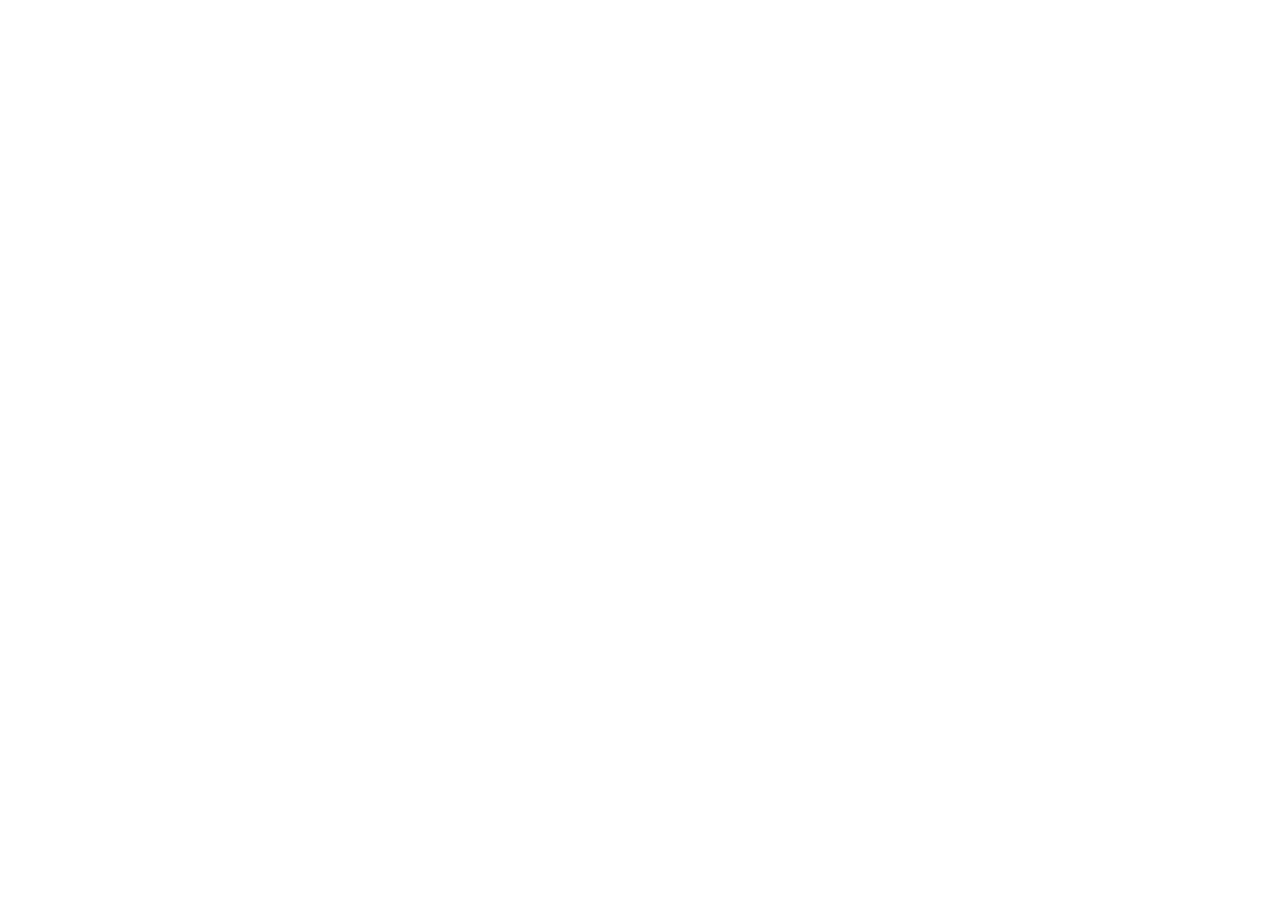
==== index.html @ 8bd15e0d "Use tech stack vite_react_shadcn_ts" ====
<!DOCTYPE html>
<html lang="en">
  <head>
    <meta charset="UTF-8" />
    <meta name="viewport" content="width=device-width, initial-scale=1.0" />
    <title>clinzed-green-future</title>
    <meta name="description" content="Lovable Generated Project" />
    <meta name="author" content="Lovable" />

    <meta property="og:title" content="clinzed-green-future" />
    <meta property="og:description" content="Lovable Generated Project" />
    <meta property="og:type" content="website" />
    <meta property="og:image" content="https://lovable.dev/opengraph-image-p98pqg.png" />

    <meta name="twitter:card" content="summary_large_image" />
    <meta name="twitter:site" content="@lovable_dev" />
    <meta name="twitter:image" content="https://lovable.dev/opengraph-image-p98pqg.png" />
  </head>

  <body>
    <div id="root"></div>
    <script type="module" src="/src/main.tsx"></script>
  </body>
</html>
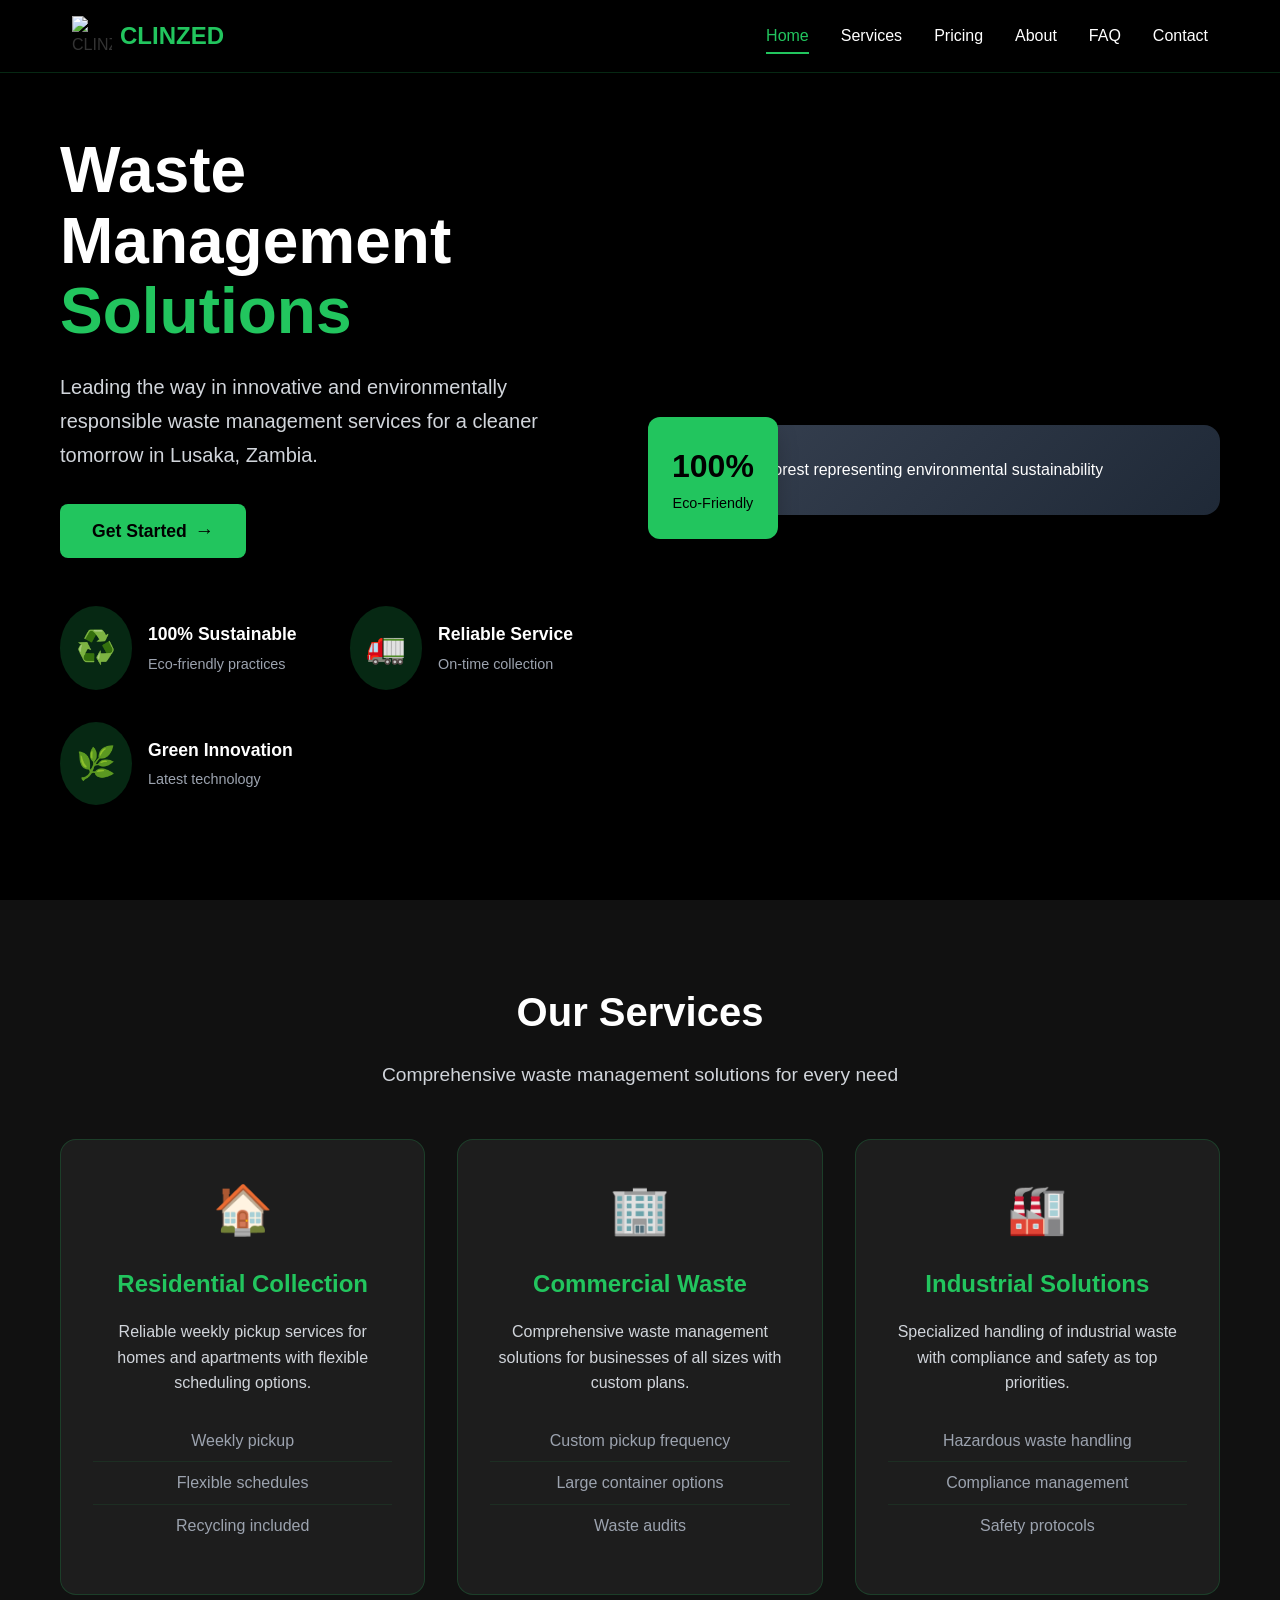
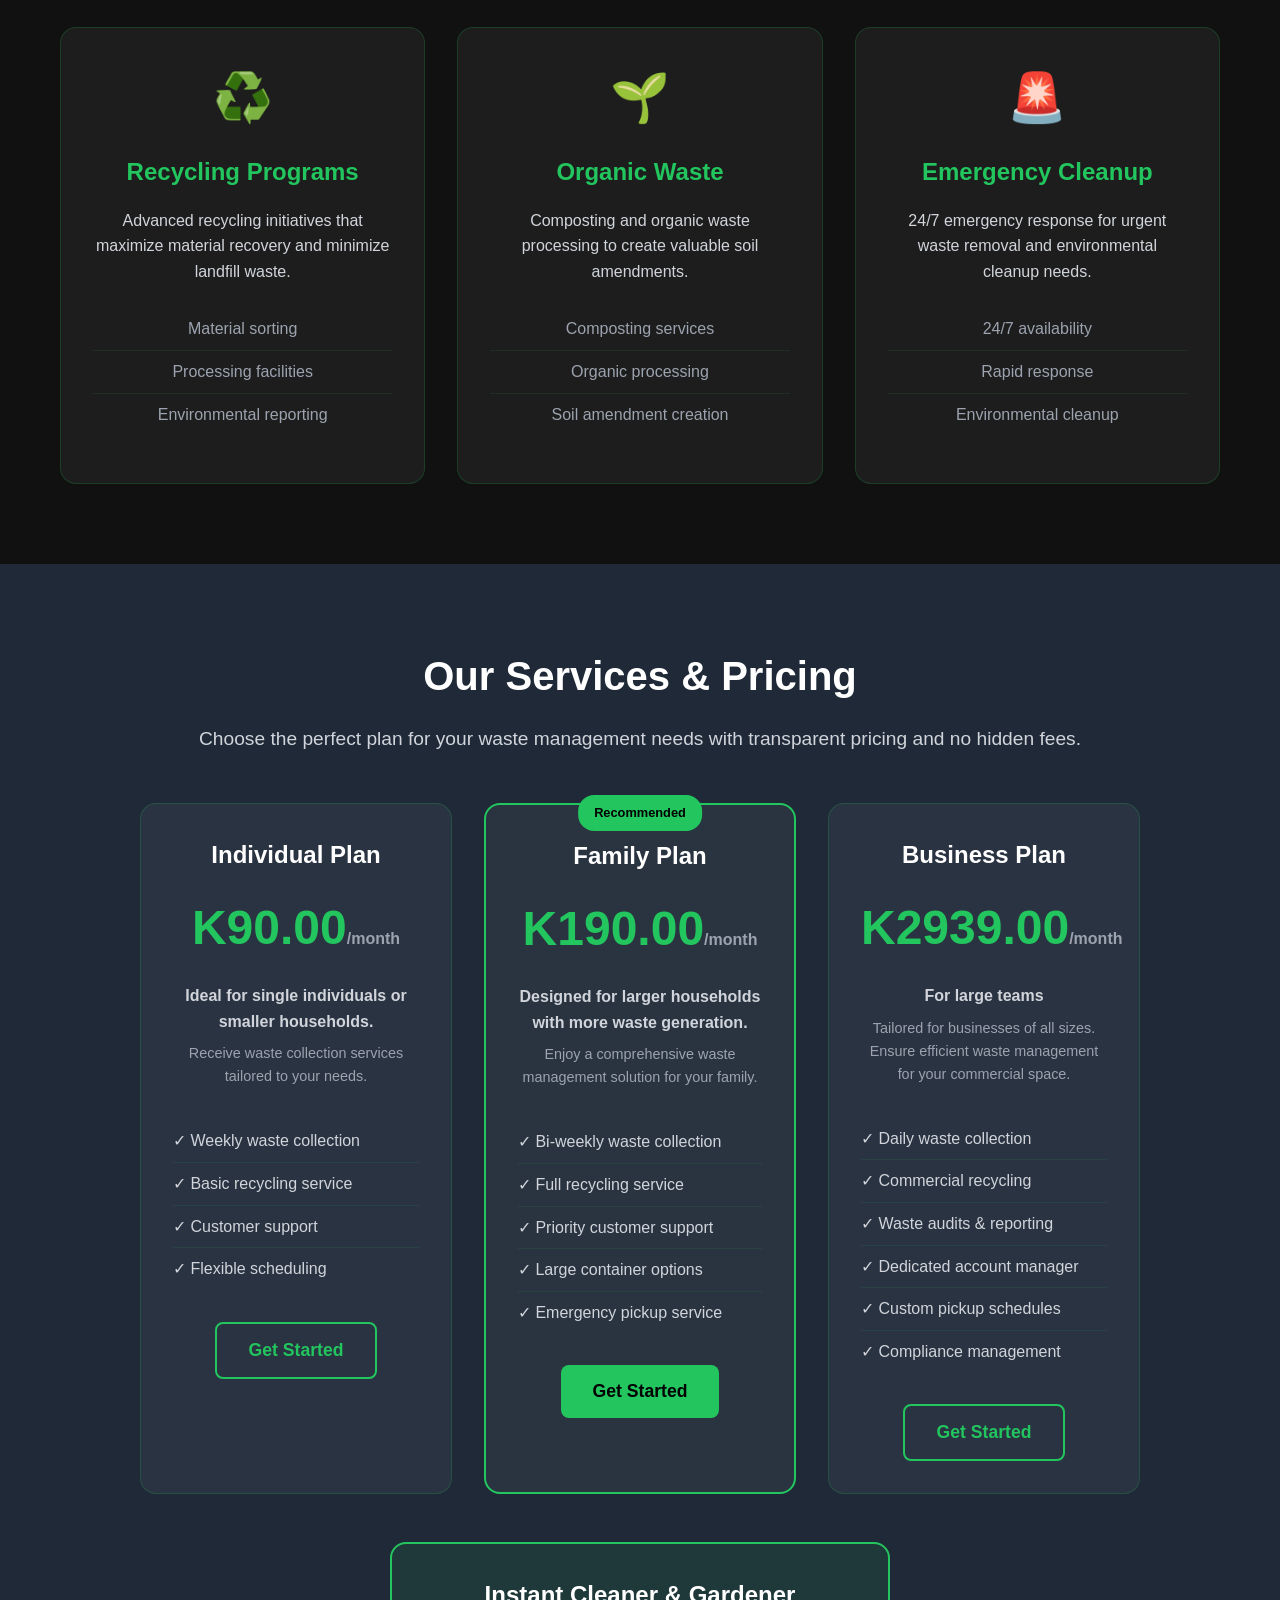
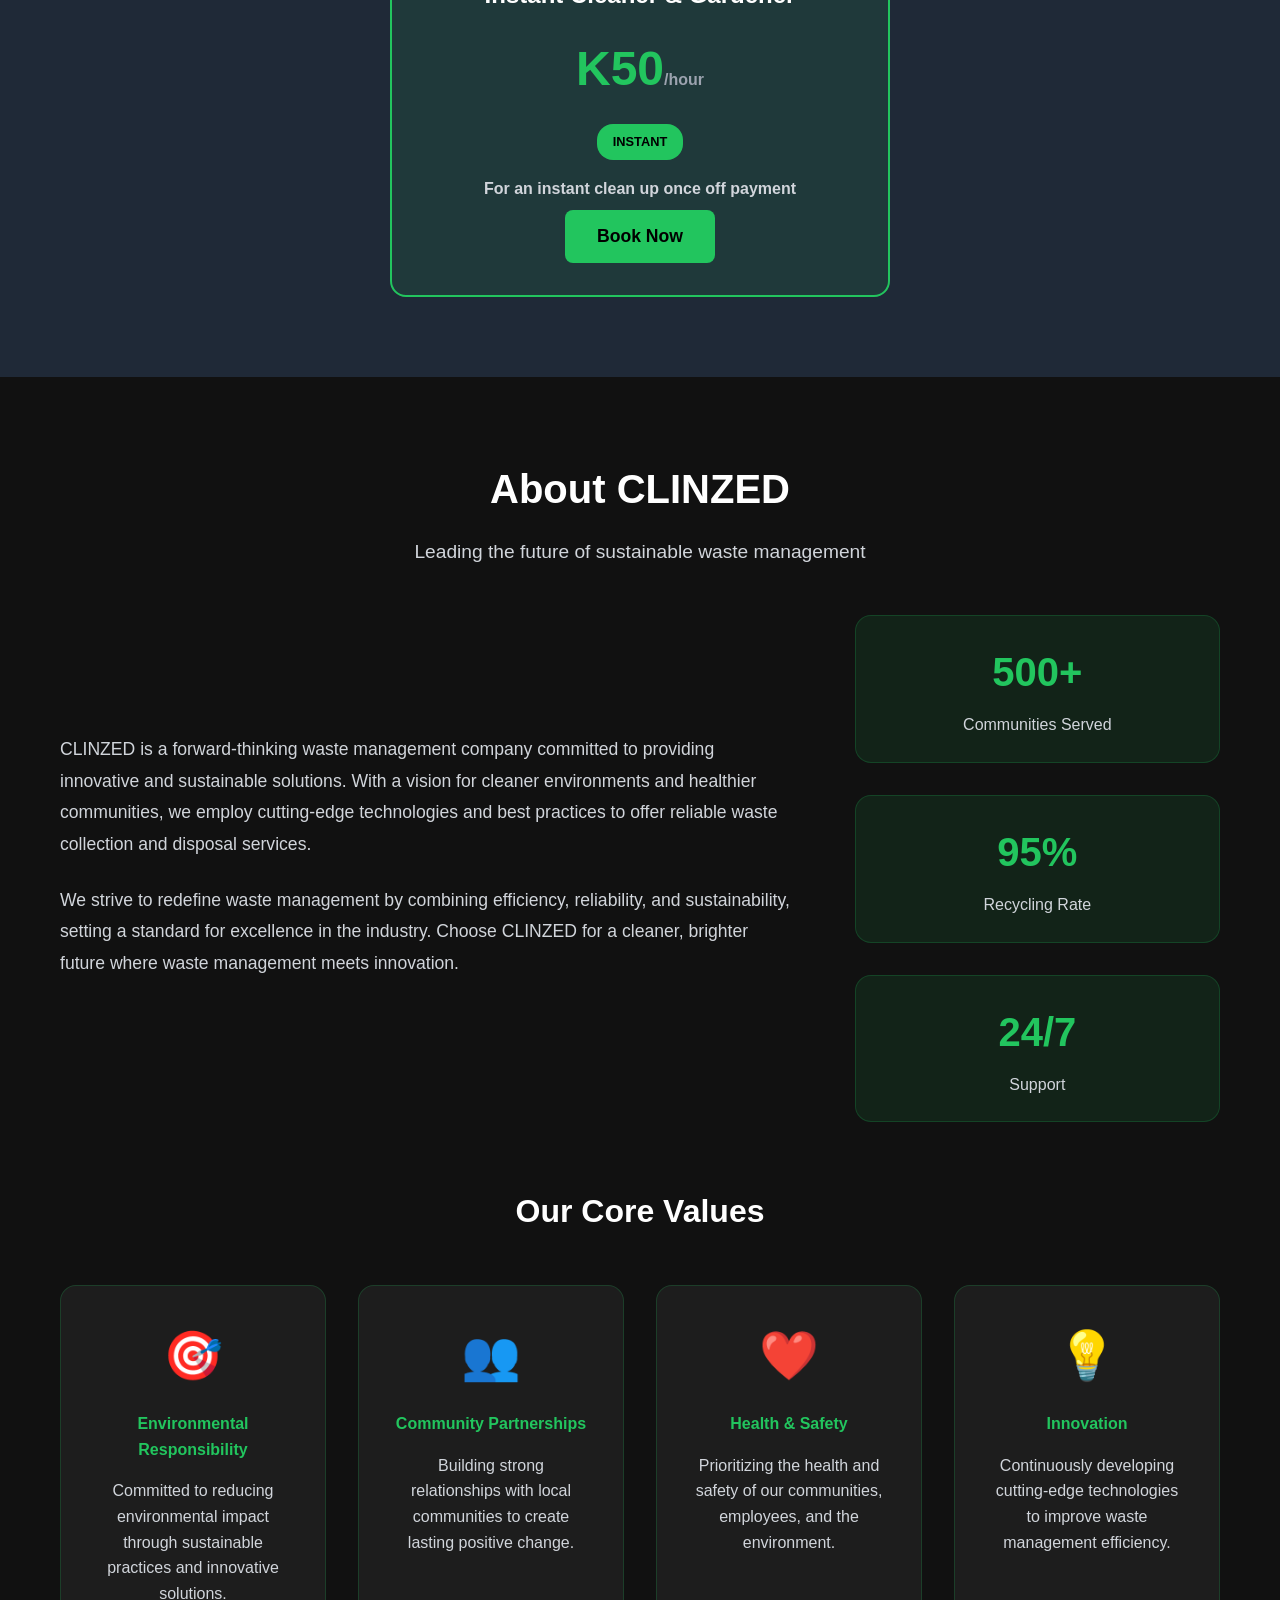
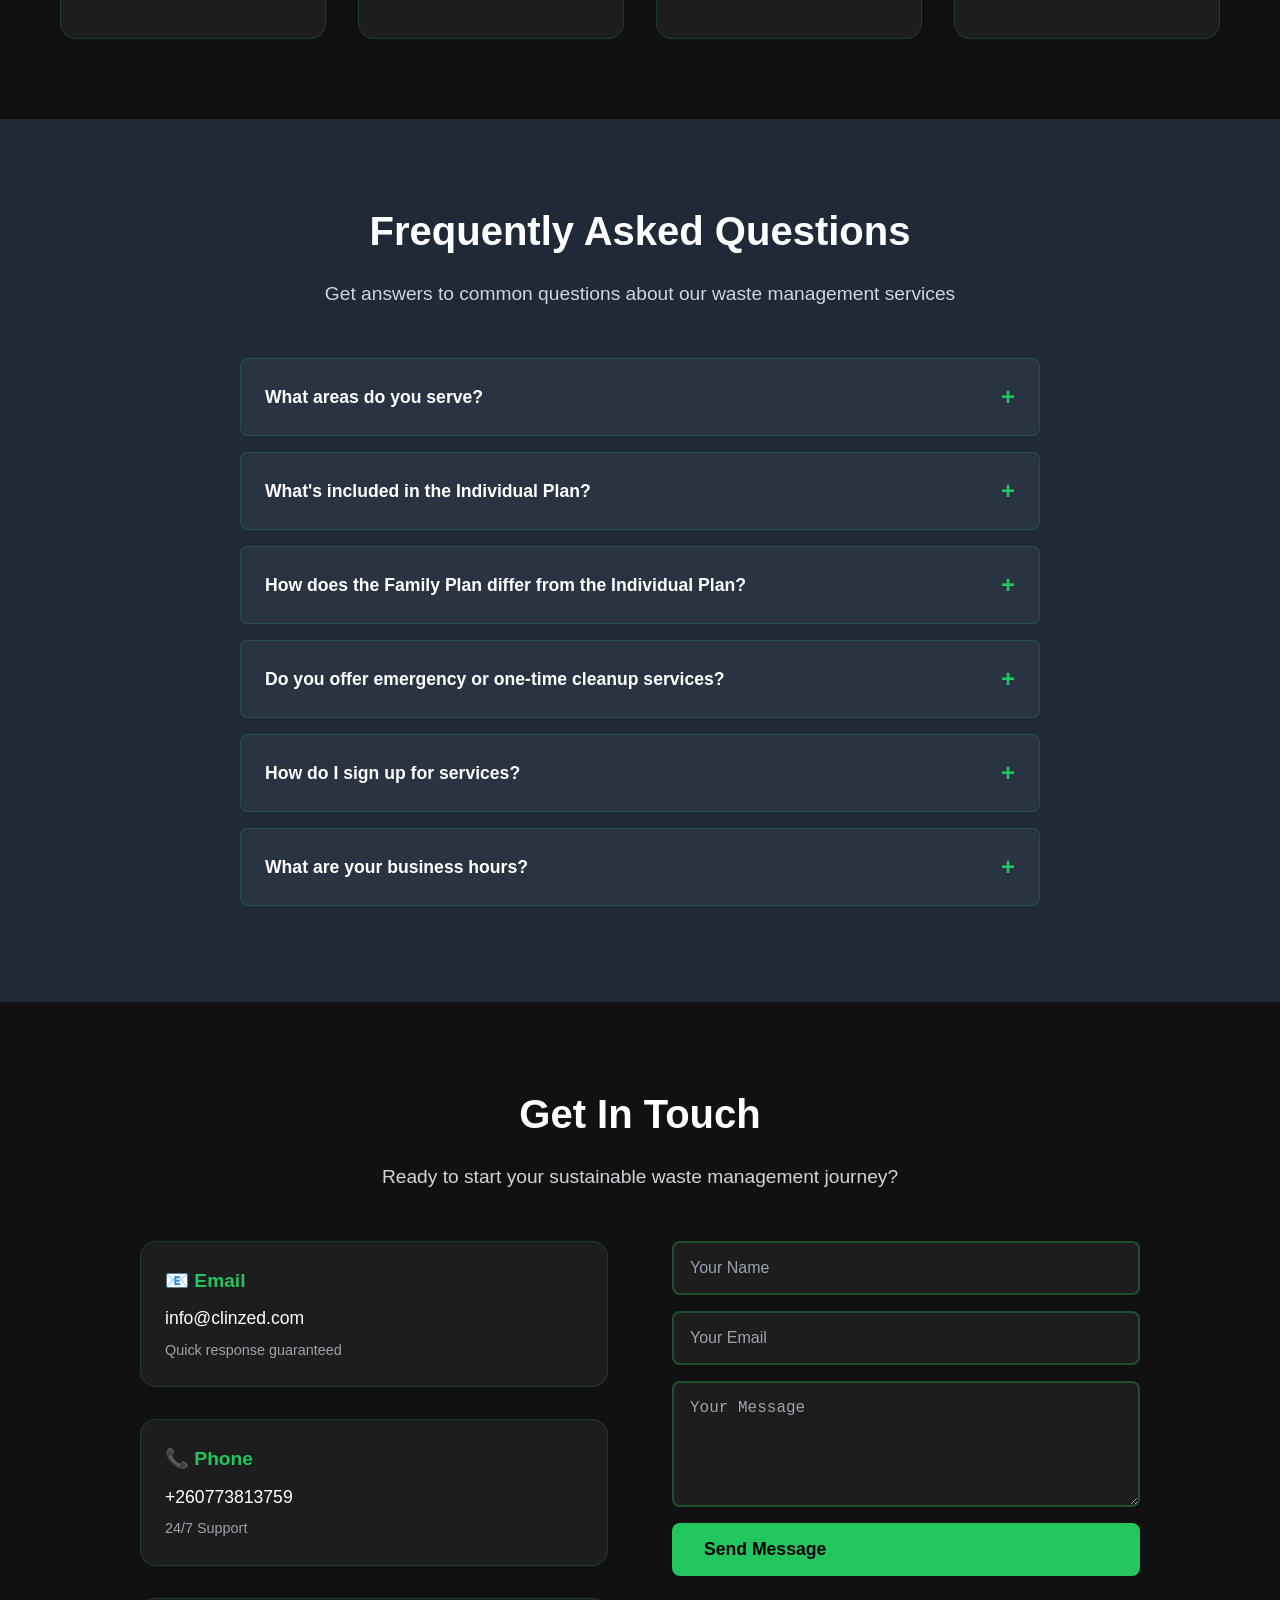
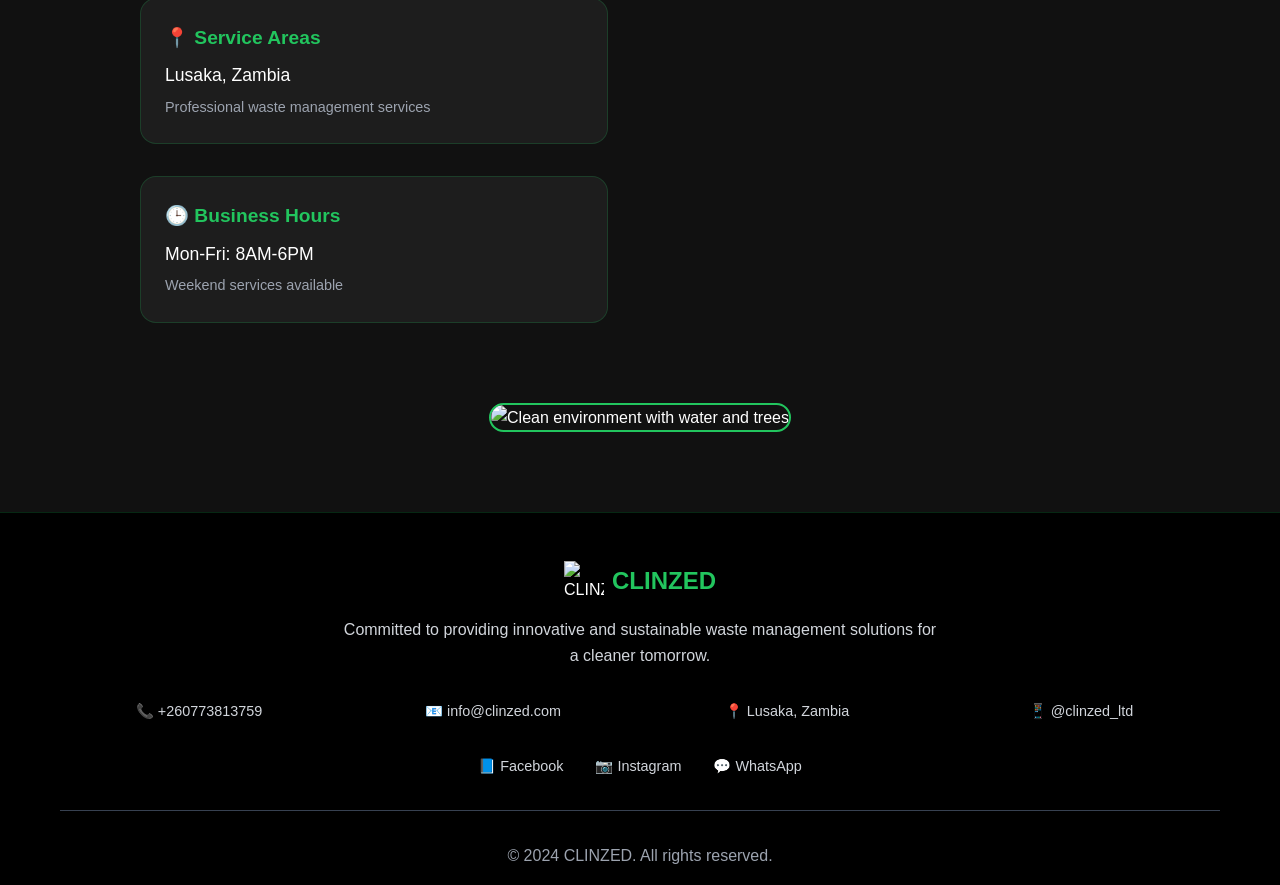
==== commit 8ac6d98b: "Refactor: Remove TypeScript and use HTML, CSS, and JS Converted the project to use only HTML, CSS, a" ====
--- a/index.html
+++ b/index.html
@@ -1,24 +1,453 @@
+
 <!DOCTYPE html>
 <html lang="en">
-  <head>
-    <meta charset="UTF-8" />
-    <meta name="viewport" content="width=device-width, initial-scale=1.0" />
-    <title>clinzed-green-future</title>
-    <meta name="description" content="Lovable Generated Project" />
-    <meta name="author" content="Lovable" />
-
-    <meta property="og:title" content="clinzed-green-future" />
-    <meta property="og:description" content="Lovable Generated Project" />
-    <meta property="og:type" content="website" />
-    <meta property="og:image" content="https://lovable.dev/opengraph-image-p98pqg.png" />
-
-    <meta name="twitter:card" content="summary_large_image" />
-    <meta name="twitter:site" content="@lovable_dev" />
-    <meta name="twitter:image" content="https://lovable.dev/opengraph-image-p98pqg.png" />
-  </head>
-
-  <body>
-    <div id="root"></div>
-    <script type="module" src="/src/main.tsx"></script>
-  </body>
+<head>
+    <meta charset="UTF-8">
+    <meta name="viewport" content="width=device-width, initial-scale=1.0">
+    <title>CLINZED - Sustainable Waste Management Solutions</title>
+    <meta name="description" content="CLINZED - Forward-thinking waste management company committed to providing innovative and sustainable solutions for cleaner environments.">
+    <link rel="stylesheet" href="styles.css">
+    <link rel="icon" href="/lovable-uploads/3c9f1fb6-66ce-4516-bead-a5b709401088.png" type="image/png">
+</head>
+<body>
+    <!-- Header -->
+    <header class="header">
+        <nav class="nav">
+            <div class="nav-container">
+                <div class="nav-brand">
+                    <img src="/lovable-uploads/3c9f1fb6-66ce-4516-bead-a5b709401088.png" alt="CLINZED Logo" class="logo">
+                    <span class="brand-text">CLINZED</span>
+                </div>
+                <div class="nav-menu" id="nav-menu">
+                    <a href="#home" class="nav-link">Home</a>
+                    <a href="#services" class="nav-link">Services</a>
+                    <a href="#pricing" class="nav-link">Pricing</a>
+                    <a href="#about" class="nav-link">About</a>
+                    <a href="#faq" class="nav-link">FAQ</a>
+                    <a href="#contact" class="nav-link">Contact</a>
+                </div>
+                <button class="nav-toggle" id="nav-toggle">
+                    <span></span>
+                    <span></span>
+                    <span></span>
+                </button>
+            </div>
+        </nav>
+    </header>
+
+    <!-- Hero Section -->
+    <section id="home" class="hero">
+        <div class="container">
+            <div class="hero-content">
+                <div class="hero-text">
+                    <h1 class="hero-title">
+                        Waste Management
+                        <span class="hero-title-accent">Solutions</span>
+                    </h1>
+                    <p class="hero-description">
+                        Leading the way in innovative and environmentally responsible waste management 
+                        services for a cleaner tomorrow in Lusaka, Zambia.
+                    </p>
+                    <button class="btn btn-primary" onclick="scrollToSection('pricing')">
+                        Get Started
+                        <span class="btn-icon">→</span>
+                    </button>
+                    
+                    <div class="features-grid">
+                        <div class="feature">
+                            <div class="feature-icon">♻️</div>
+                            <div class="feature-content">
+                                <h3>100% Sustainable</h3>
+                                <p>Eco-friendly practices</p>
+                            </div>
+                        </div>
+                        <div class="feature">
+                            <div class="feature-icon">🚛</div>
+                            <div class="feature-content">
+                                <h3>Reliable Service</h3>
+                                <p>On-time collection</p>
+                            </div>
+                        </div>
+                        <div class="feature">
+                            <div class="feature-icon">🌿</div>
+                            <div class="feature-content">
+                                <h3>Green Innovation</h3>
+                                <p>Latest technology</p>
+                            </div>
+                        </div>
+                    </div>
+                </div>
+                
+                <div class="hero-image">
+                    <div class="image-container">
+                        <img src="https://images.unsplash.com/photo-1518495973542-4542c06a5843?auto=format&fit=crop&w=800&q=80" 
+                             alt="Green forest representing environmental sustainability">
+                        <div class="image-badge">
+                            <div class="badge-number">100%</div>
+                            <div class="badge-text">Eco-Friendly</div>
+                        </div>
+                    </div>
+                </div>
+            </div>
+        </div>
+    </section>
+
+    <!-- Services Section -->
+    <section id="services" class="services">
+        <div class="container">
+            <h2 class="section-title">Our Services</h2>
+            <p class="section-subtitle">Comprehensive waste management solutions for every need</p>
+            
+            <div class="services-grid">
+                <div class="service-card">
+                    <div class="service-icon">🏠</div>
+                    <h3>Residential Collection</h3>
+                    <p>Reliable weekly pickup services for homes and apartments with flexible scheduling options.</p>
+                    <ul class="service-features">
+                        <li>Weekly pickup</li>
+                        <li>Flexible schedules</li>
+                        <li>Recycling included</li>
+                    </ul>
+                </div>
+                
+                <div class="service-card">
+                    <div class="service-icon">🏢</div>
+                    <h3>Commercial Waste</h3>
+                    <p>Comprehensive waste management solutions for businesses of all sizes with custom plans.</p>
+                    <ul class="service-features">
+                        <li>Custom pickup frequency</li>
+                        <li>Large container options</li>
+                        <li>Waste audits</li>
+                    </ul>
+                </div>
+                
+                <div class="service-card">
+                    <div class="service-icon">🏭</div>
+                    <h3>Industrial Solutions</h3>
+                    <p>Specialized handling of industrial waste with compliance and safety as top priorities.</p>
+                    <ul class="service-features">
+                        <li>Hazardous waste handling</li>
+                        <li>Compliance management</li>
+                        <li>Safety protocols</li>
+                    </ul>
+                </div>
+                
+                <div class="service-card">
+                    <div class="service-icon">♻️</div>
+                    <h3>Recycling Programs</h3>
+                    <p>Advanced recycling initiatives that maximize material recovery and minimize landfill waste.</p>
+                    <ul class="service-features">
+                        <li>Material sorting</li>
+                        <li>Processing facilities</li>
+                        <li>Environmental reporting</li>
+                    </ul>
+                </div>
+                
+                <div class="service-card">
+                    <div class="service-icon">🌱</div>
+                    <h3>Organic Waste</h3>
+                    <p>Composting and organic waste processing to create valuable soil amendments.</p>
+                    <ul class="service-features">
+                        <li>Composting services</li>
+                        <li>Organic processing</li>
+                        <li>Soil amendment creation</li>
+                    </ul>
+                </div>
+                
+                <div class="service-card">
+                    <div class="service-icon">🚨</div>
+                    <h3>Emergency Cleanup</h3>
+                    <p>24/7 emergency response for urgent waste removal and environmental cleanup needs.</p>
+                    <ul class="service-features">
+                        <li>24/7 availability</li>
+                        <li>Rapid response</li>
+                        <li>Environmental cleanup</li>
+                    </ul>
+                </div>
+            </div>
+        </div>
+    </section>
+
+    <!-- Pricing Section -->
+    <section id="pricing" class="pricing">
+        <div class="container">
+            <h2 class="section-title">Our Services & Pricing</h2>
+            <p class="section-subtitle">Choose the perfect plan for your waste management needs with transparent pricing and no hidden fees.</p>
+            
+            <div class="pricing-grid">
+                <div class="pricing-card">
+                    <h3>Individual Plan</h3>
+                    <div class="price">K90.00<span>/month</span></div>
+                    <p class="plan-description">Ideal for single individuals or smaller households.</p>
+                    <p class="plan-subtitle">Receive waste collection services tailored to your needs.</p>
+                    <ul class="features-list">
+                        <li>✓ Weekly waste collection</li>
+                        <li>✓ Basic recycling service</li>
+                        <li>✓ Customer support</li>
+                        <li>✓ Flexible scheduling</li>
+                    </ul>
+                    <button class="btn btn-outline" onclick="openWhatsApp()">Get Started</button>
+                </div>
+                
+                <div class="pricing-card featured">
+                    <div class="popular-badge">Recommended</div>
+                    <h3>Family Plan</h3>
+                    <div class="price">K190.00<span>/month</span></div>
+                    <p class="plan-description">Designed for larger households with more waste generation.</p>
+                    <p class="plan-subtitle">Enjoy a comprehensive waste management solution for your family.</p>
+                    <ul class="features-list">
+                        <li>✓ Bi-weekly waste collection</li>
+                        <li>✓ Full recycling service</li>
+                        <li>✓ Priority customer support</li>
+                        <li>✓ Large container options</li>
+                        <li>✓ Emergency pickup service</li>
+                    </ul>
+                    <button class="btn btn-primary" onclick="openWhatsApp()">Get Started</button>
+                </div>
+                
+                <div class="pricing-card">
+                    <h3>Business Plan</h3>
+                    <div class="price">K2939.00<span>/month</span></div>
+                    <p class="plan-description">For large teams</p>
+                    <p class="plan-subtitle">Tailored for businesses of all sizes. Ensure efficient waste management for your commercial space.</p>
+                    <ul class="features-list">
+                        <li>✓ Daily waste collection</li>
+                        <li>✓ Commercial recycling</li>
+                        <li>✓ Waste audits & reporting</li>
+                        <li>✓ Dedicated account manager</li>
+                        <li>✓ Custom pickup schedules</li>
+                        <li>✓ Compliance management</li>
+                    </ul>
+                    <button class="btn btn-outline" onclick="openWhatsApp()">Get Started</button>
+                </div>
+            </div>
+
+            <!-- Instant Service Card -->
+            <div class="instant-service">
+                <div class="pricing-card instant-card">
+                    <h3>Instant Cleaner & Gardener</h3>
+                    <div class="price">K50<span>/hour</span></div>
+                    <div class="instant-badge">INSTANT</div>
+                    <p class="plan-description">For an instant clean up once off payment</p>
+                    <button class="btn btn-primary" onclick="openWhatsApp()">Book Now</button>
+                </div>
+            </div>
+        </div>
+    </section>
+
+    <!-- About Section -->
+    <section id="about" class="about">
+        <div class="container">
+            <h2 class="section-title">About CLINZED</h2>
+            <p class="section-subtitle">Leading the future of sustainable waste management</p>
+            
+            <div class="about-content">
+                <div class="about-text">
+                    <p>
+                        CLINZED is a forward-thinking waste management company committed to providing 
+                        innovative and sustainable solutions. With a vision for cleaner environments 
+                        and healthier communities, we employ cutting-edge technologies and best practices 
+                        to offer reliable waste collection and disposal services.
+                    </p>
+                    <p>
+                        We strive to redefine waste management by combining efficiency, reliability, 
+                        and sustainability, setting a standard for excellence in the industry. 
+                        Choose CLINZED for a cleaner, brighter future where waste management meets innovation.
+                    </p>
+                </div>
+                <div class="stats-grid">
+                    <div class="stat">
+                        <div class="stat-number">500+</div>
+                        <div class="stat-label">Communities Served</div>
+                    </div>
+                    <div class="stat">
+                        <div class="stat-number">95%</div>
+                        <div class="stat-label">Recycling Rate</div>
+                    </div>
+                    <div class="stat">
+                        <div class="stat-number">24/7</div>
+                        <div class="stat-label">Support</div>
+                    </div>
+                </div>
+            </div>
+
+            <!-- Core Values -->
+            <div class="core-values">
+                <h3 class="values-title">Our Core Values</h3>
+                <div class="values-grid">
+                    <div class="value-item">
+                        <div class="value-icon">🎯</div>
+                        <h4>Environmental Responsibility</h4>
+                        <p>Committed to reducing environmental impact through sustainable practices and innovative solutions.</p>
+                    </div>
+                    <div class="value-item">
+                        <div class="value-icon">👥</div>
+                        <h4>Community Partnerships</h4>
+                        <p>Building strong relationships with local communities to create lasting positive change.</p>
+                    </div>
+                    <div class="value-item">
+                        <div class="value-icon">❤️</div>
+                        <h4>Health & Safety</h4>
+                        <p>Prioritizing the health and safety of our communities, employees, and the environment.</p>
+                    </div>
+                    <div class="value-item">
+                        <div class="value-icon">💡</div>
+                        <h4>Innovation</h4>
+                        <p>Continuously developing cutting-edge technologies to improve waste management efficiency.</p>
+                    </div>
+                </div>
+            </div>
+        </div>
+    </section>
+
+    <!-- FAQ Section -->
+    <section id="faq" class="faq">
+        <div class="container">
+            <h2 class="section-title">Frequently Asked Questions</h2>
+            <p class="section-subtitle">Get answers to common questions about our waste management services</p>
+            
+            <div class="faq-list">
+                <div class="faq-item">
+                    <button class="faq-question" onclick="toggleFAQ(this)">
+                        What areas do you serve?
+                        <span class="faq-icon">+</span>
+                    </button>
+                    <div class="faq-answer">
+                        <p>We currently provide waste management services throughout Lusaka, Zambia. Our professional team ensures reliable collection and disposal services across residential, commercial, and industrial areas in the city.</p>
+                    </div>
+                </div>
+                
+                <div class="faq-item">
+                    <button class="faq-question" onclick="toggleFAQ(this)">
+                        What's included in the Individual Plan?
+                        <span class="faq-icon">+</span>
+                    </button>
+                    <div class="faq-answer">
+                        <p>The Individual Plan at K90/month includes weekly waste collection, basic recycling service, customer support, and flexible scheduling. It's perfect for single individuals or smaller households with minimal waste generation.</p>
+                    </div>
+                </div>
+                
+                <div class="faq-item">
+                    <button class="faq-question" onclick="toggleFAQ(this)">
+                        How does the Family Plan differ from the Individual Plan?
+                        <span class="faq-icon">+</span>
+                    </button>
+                    <div class="faq-answer">
+                        <p>The Family Plan at K190/month offers bi-weekly waste collection, full recycling service, priority customer support, large container options, and emergency pickup service. It's designed for larger households with more waste generation needs.</p>
+                    </div>
+                </div>
+                
+                <div class="faq-item">
+                    <button class="faq-question" onclick="toggleFAQ(this)">
+                        Do you offer emergency or one-time cleanup services?
+                        <span class="faq-icon">+</span>
+                    </button>
+                    <div class="faq-answer">
+                        <p>Yes! We offer an Instant Cleaner & Gardener service at K50 per hour for one-time cleanup needs. We also provide 24/7 emergency cleanup services for urgent waste removal and environmental cleanup situations.</p>
+                    </div>
+                </div>
+                
+                <div class="faq-item">
+                    <button class="faq-question" onclick="toggleFAQ(this)">
+                        How do I sign up for services?
+                        <span class="faq-icon">+</span>
+                    </button>
+                    <div class="faq-answer">
+                        <p>You can easily sign up by contacting us through WhatsApp at +260773813759, calling our 24/7 support line, or emailing us at info@clinzed.com. We'll help you choose the right plan and schedule your service start date.</p>
+                    </div>
+                </div>
+                
+                <div class="faq-item">
+                    <button class="faq-question" onclick="toggleFAQ(this)">
+                        What are your business hours?
+                        <span class="faq-icon">+</span>
+                    </button>
+                    <div class="faq-answer">
+                        <p>Our business hours are Monday to Friday, 8AM to 6PM. However, we offer 24/7 emergency services and weekend services are available. Our support team is always ready to assist with urgent waste management needs.</p>
+                    </div>
+                </div>
+            </div>
+        </div>
+    </section>
+
+    <!-- Contact Section -->
+    <section id="contact" class="contact">
+        <div class="container">
+            <h2 class="section-title">Get In Touch</h2>
+            <p class="section-subtitle">Ready to start your sustainable waste management journey?</p>
+            
+            <div class="contact-content">
+                <div class="contact-info">
+                    <div class="contact-item">
+                        <h3>📧 Email</h3>
+                        <p>info@clinzed.com</p>
+                        <small>Quick response guaranteed</small>
+                    </div>
+                    <div class="contact-item">
+                        <h3>📞 Phone</h3>
+                        <p>+260773813759</p>
+                        <small>24/7 Support</small>
+                    </div>
+                    <div class="contact-item">
+                        <h3>📍 Service Areas</h3>
+                        <p>Lusaka, Zambia</p>
+                        <small>Professional waste management services</small>
+                    </div>
+                    <div class="contact-item">
+                        <h3>🕒 Business Hours</h3>
+                        <p>Mon-Fri: 8AM-6PM</p>
+                        <small>Weekend services available</small>
+                    </div>
+                </div>
+                
+                <form class="contact-form" onsubmit="handleSubmit(event)">
+                    <input type="text" name="name" placeholder="Your Name" required>
+                    <input type="email" name="email" placeholder="Your Email" required>
+                    <textarea name="message" placeholder="Your Message" rows="5" required></textarea>
+                    <button type="submit" class="btn btn-primary">Send Message</button>
+                </form>
+            </div>
+
+            <div class="contact-image">
+                <img src="https://images.unsplash.com/photo-1506744038136-46273834b3fb?auto=format&fit=crop&w=800&q=80"
+                     alt="Clean environment with water and trees">
+            </div>
+        </div>
+    </section>
+
+    <!-- Footer -->
+    <footer class="footer">
+        <div class="container">
+            <div class="footer-content">
+                <div class="footer-brand">
+                    <img src="/lovable-uploads/3c9f1fb6-66ce-4516-bead-a5b709401088.png" alt="CLINZED Logo" class="footer-logo">
+                    <span class="footer-brand-text">CLINZED</span>
+                </div>
+                <p class="footer-text">
+                    Committed to providing innovative and sustainable waste management solutions for a cleaner tomorrow.
+                </p>
+                
+                <div class="footer-contact">
+                    <div class="contact-info-footer">
+                        <p>📞 +260773813759</p>
+                        <p>📧 info@clinzed.com</p>
+                        <p>📍 Lusaka, Zambia</p>
+                        <p>📱 @clinzed_ltd</p>
+                    </div>
+                </div>
+
+                <div class="footer-social">
+                    <a href="https://www.facebook.com/share/18oHxHnmgU" class="social-link">📘 Facebook</a>
+                    <a href="https://instagram.com/clinzed_ltd" class="social-link">📷 Instagram</a>
+                    <a href="https://wa.me/260773813759" class="social-link">💬 WhatsApp</a>
+                </div>
+            </div>
+            <div class="footer-bottom">
+                <p>&copy; 2024 CLINZED. All rights reserved.</p>
+            </div>
+        </div>
+    </footer>
+
+    <script src="script.js"></script>
+</body>
 </html>
--- a/styles.css
+++ b/styles.css
@@ -0,0 +1,881 @@
+
+/* Reset and Base Styles */
+* {
+    margin: 0;
+    padding: 0;
+    box-sizing: border-box;
+}
+
+body {
+    font-family: -apple-system, BlinkMacSystemFont, 'Segoe UI', Roboto, sans-serif;
+    line-height: 1.6;
+    color: #333;
+    background: #000;
+}
+
+.container {
+    max-width: 1200px;
+    margin: 0 auto;
+    padding: 0 20px;
+}
+
+/* Custom Colors */
+:root {
+    --clinzed-green: #22c55e;
+    --clinzed-dark-green: #16a34a;
+    --clinzed-light-green: #4ade80;
+}
+
+/* Header Styles */
+.header {
+    position: fixed;
+    top: 0;
+    left: 0;
+    right: 0;
+    background: rgba(0, 0, 0, 0.95);
+    backdrop-filter: blur(10px);
+    z-index: 1000;
+    transition: all 0.3s ease;
+    border-bottom: 1px solid rgba(34, 197, 94, 0.2);
+}
+
+.nav-container {
+    display: flex;
+    justify-content: space-between;
+    align-items: center;
+    padding: 1rem 2rem;
+    max-width: 1200px;
+    margin: 0 auto;
+}
+
+.nav-brand {
+    display: flex;
+    align-items: center;
+    gap: 0.5rem;
+}
+
+.logo {
+    height: 40px;
+    width: 40px;
+}
+
+.brand-text {
+    font-size: 1.5rem;
+    font-weight: bold;
+    color: var(--clinzed-green);
+}
+
+.nav-menu {
+    display: flex;
+    gap: 2rem;
+}
+
+.nav-link {
+    color: white;
+    text-decoration: none;
+    font-weight: 500;
+    transition: color 0.3s ease;
+    position: relative;
+}
+
+.nav-link:hover,
+.nav-link.active {
+    color: var(--clinzed-green);
+}
+
+.nav-link::after {
+    content: '';
+    position: absolute;
+    width: 0;
+    height: 2px;
+    bottom: -5px;
+    left: 0;
+    background-color: var(--clinzed-green);
+    transition: width 0.3s ease;
+}
+
+.nav-link:hover::after,
+.nav-link.active::after {
+    width: 100%;
+}
+
+.nav-toggle {
+    display: none;
+    flex-direction: column;
+    background: none;
+    border: none;
+    cursor: pointer;
+}
+
+.nav-toggle span {
+    width: 25px;
+    height: 3px;
+    background: white;
+    margin: 3px 0;
+    transition: 0.3s;
+}
+
+/* Hero Section */
+.hero {
+    background: #000;
+    color: white;
+    padding: 120px 0 80px;
+    min-height: 100vh;
+    display: flex;
+    align-items: center;
+}
+
+.hero-content {
+    display: grid;
+    grid-template-columns: 1fr 1fr;
+    gap: 4rem;
+    align-items: center;
+}
+
+.hero-title {
+    font-size: 4rem;
+    font-weight: bold;
+    line-height: 1.1;
+    margin-bottom: 1.5rem;
+}
+
+.hero-title-accent {
+    color: var(--clinzed-green);
+    display: block;
+}
+
+.hero-description {
+    font-size: 1.25rem;
+    color: #d1d5db;
+    margin-bottom: 2rem;
+    line-height: 1.7;
+}
+
+.btn {
+    display: inline-flex;
+    align-items: center;
+    gap: 0.5rem;
+    padding: 1rem 2rem;
+    border: none;
+    border-radius: 0.5rem;
+    font-size: 1.1rem;
+    font-weight: 600;
+    cursor: pointer;
+    transition: all 0.3s ease;
+    text-decoration: none;
+}
+
+.btn-primary {
+    background: var(--clinzed-green);
+    color: #000;
+}
+
+.btn-primary:hover {
+    background: var(--clinzed-dark-green);
+    transform: translateY(-2px);
+}
+
+.btn-outline {
+    background: transparent;
+    color: var(--clinzed-green);
+    border: 2px solid var(--clinzed-green);
+}
+
+.btn-outline:hover {
+    background: var(--clinzed-green);
+    color: #000;
+}
+
+.btn-icon {
+    font-size: 1.2rem;
+}
+
+.features-grid {
+    display: grid;
+    grid-template-columns: repeat(auto-fit, minmax(200px, 1fr));
+    gap: 2rem;
+    margin-top: 3rem;
+}
+
+.feature {
+    display: flex;
+    align-items: center;
+    gap: 1rem;
+}
+
+.feature-icon {
+    font-size: 2rem;
+    background: rgba(34, 197, 94, 0.2);
+    padding: 1rem;
+    border-radius: 50%;
+    min-width: 60px;
+    text-align: center;
+}
+
+.feature-content h3 {
+    font-size: 1.1rem;
+    margin-bottom: 0.25rem;
+}
+
+.feature-content p {
+    color: #9ca3af;
+    font-size: 0.9rem;
+}
+
+.hero-image {
+    position: relative;
+}
+
+.image-container {
+    position: relative;
+    background: linear-gradient(135deg, #374151, #1f2937);
+    border-radius: 1rem;
+    padding: 2rem;
+    box-shadow: 0 25px 50px -12px rgba(0, 0, 0, 0.5);
+}
+
+.image-container img {
+    width: 100%;
+    height: 400px;
+    object-fit: cover;
+    border-radius: 0.75rem;
+}
+
+.image-badge {
+    position: absolute;
+    bottom: -1.5rem;
+    left: -1.5rem;
+    background: var(--clinzed-green);
+    color: #000;
+    padding: 1.5rem;
+    border-radius: 0.75rem;
+    text-align: center;
+    box-shadow: 0 10px 25px -5px rgba(0, 0, 0, 0.3);
+}
+
+.badge-number {
+    font-size: 2rem;
+    font-weight: bold;
+}
+
+.badge-text {
+    font-size: 0.9rem;
+}
+
+/* Section Styles */
+section {
+    padding: 5rem 0;
+}
+
+.section-title {
+    font-size: 2.5rem;
+    text-align: center;
+    margin-bottom: 1rem;
+    color: white;
+}
+
+.section-subtitle {
+    font-size: 1.2rem;
+    text-align: center;
+    color: #d1d5db;
+    margin-bottom: 3rem;
+}
+
+/* Services Section */
+.services {
+    background: #111;
+    color: white;
+}
+
+.services-grid {
+    display: grid;
+    grid-template-columns: repeat(auto-fit, minmax(350px, 1fr));
+    gap: 2rem;
+    max-width: 1200px;
+    margin: 0 auto;
+}
+
+.service-card {
+    background: rgba(255, 255, 255, 0.05);
+    border-radius: 1rem;
+    padding: 2rem;
+    text-align: center;
+    border: 1px solid rgba(34, 197, 94, 0.2);
+    transition: transform 0.3s ease, box-shadow 0.3s ease;
+}
+
+.service-card:hover {
+    transform: translateY(-5px);
+    box-shadow: 0 20px 25px -5px rgba(34, 197, 94, 0.2);
+    border-color: var(--clinzed-green);
+}
+
+.service-icon {
+    font-size: 3rem;
+    margin-bottom: 1rem;
+}
+
+.service-card h3 {
+    font-size: 1.5rem;
+    margin-bottom: 1rem;
+    color: var(--clinzed-green);
+}
+
+.service-card p {
+    color: #d1d5db;
+    margin-bottom: 1.5rem;
+}
+
+.service-features {
+    list-style: none;
+    margin-bottom: 1rem;
+}
+
+.service-features li {
+    padding: 0.5rem 0;
+    color: #9ca3af;
+    border-bottom: 1px solid rgba(34, 197, 94, 0.1);
+}
+
+.service-features li:last-child {
+    border-bottom: none;
+}
+
+/* Pricing Section */
+.pricing {
+    background: #1f2937;
+    color: white;
+}
+
+.pricing-grid {
+    display: grid;
+    grid-template-columns: repeat(auto-fit, minmax(300px, 1fr));
+    gap: 2rem;
+    max-width: 1000px;
+    margin: 0 auto;
+}
+
+.pricing-card {
+    background: rgba(255, 255, 255, 0.05);
+    border-radius: 1rem;
+    padding: 2rem;
+    text-align: center;
+    border: 1px solid rgba(34, 197, 94, 0.2);
+    transition: transform 0.3s ease, box-shadow 0.3s ease;
+    position: relative;
+}
+
+.pricing-card:hover {
+    transform: translateY(-5px);
+    box-shadow: 0 20px 25px -5px rgba(34, 197, 94, 0.2);
+}
+
+.pricing-card.featured {
+    border: 2px solid var(--clinzed-green);
+    transform: scale(1.05);
+}
+
+.popular-badge {
+    position: absolute;
+    top: -10px;
+    left: 50%;
+    transform: translateX(-50%);
+    background: var(--clinzed-green);
+    color: black;
+    padding: 0.5rem 1rem;
+    border-radius: 1rem;
+    font-size: 0.8rem;
+    font-weight: bold;
+}
+
+.pricing-card h3 {
+    font-size: 1.5rem;
+    margin-bottom: 1rem;
+    color: white;
+}
+
+.price {
+    font-size: 3rem;
+    font-weight: bold;
+    color: var(--clinzed-green);
+    margin-bottom: 1rem;
+}
+
+.price span {
+    font-size: 1rem;
+    color: #9ca3af;
+}
+
+.plan-description {
+    font-weight: 600;
+    color: #d1d5db;
+    margin-bottom: 0.5rem;
+}
+
+.plan-subtitle {
+    font-size: 0.9rem;
+    color: #9ca3af;
+    margin-bottom: 2rem;
+}
+
+.features-list {
+    list-style: none;
+    margin-bottom: 2rem;
+    text-align: left;
+}
+
+.features-list li {
+    padding: 0.5rem 0;
+    color: #d1d5db;
+    border-bottom: 1px solid rgba(34, 197, 94, 0.1);
+}
+
+.features-list li:last-child {
+    border-bottom: none;
+}
+
+.instant-service {
+    max-width: 500px;
+    margin: 3rem auto 0;
+}
+
+.instant-card {
+    background: rgba(34, 197, 94, 0.1);
+    border: 2px solid var(--clinzed-green);
+}
+
+.instant-badge {
+    background: var(--clinzed-green);
+    color: black;
+    padding: 0.5rem 1rem;
+    border-radius: 1rem;
+    font-size: 0.8rem;
+    font-weight: bold;
+    display: inline-block;
+    margin-bottom: 1rem;
+}
+
+/* About Section */
+.about {
+    background: #111;
+    color: white;
+}
+
+.about-content {
+    display: grid;
+    grid-template-columns: 2fr 1fr;
+    gap: 4rem;
+    align-items: center;
+    margin-bottom: 4rem;
+}
+
+.about-text p {
+    font-size: 1.1rem;
+    line-height: 1.8;
+    margin-bottom: 1.5rem;
+    color: #d1d5db;
+}
+
+.stats-grid {
+    display: grid;
+    gap: 2rem;
+}
+
+.stat {
+    text-align: center;
+    padding: 1.5rem;
+    background: rgba(34, 197, 94, 0.1);
+    border-radius: 1rem;
+    border: 1px solid rgba(34, 197, 94, 0.2);
+}
+
+.stat-number {
+    font-size: 2.5rem;
+    font-weight: bold;
+    color: var(--clinzed-green);
+    margin-bottom: 0.5rem;
+}
+
+.stat-label {
+    color: #d1d5db;
+    font-weight: 500;
+}
+
+.core-values {
+    margin-top: 4rem;
+}
+
+.values-title {
+    font-size: 2rem;
+    text-align: center;
+    margin-bottom: 3rem;
+    color: white;
+}
+
+.values-grid {
+    display: grid;
+    grid-template-columns: repeat(auto-fit, minmax(250px, 1fr));
+    gap: 2rem;
+}
+
+.value-item {
+    text-align: center;
+    padding: 2rem;
+    background: rgba(255, 255, 255, 0.05);
+    border-radius: 1rem;
+    border: 1px solid rgba(34, 197, 94, 0.2);
+    transition: transform 0.3s ease;
+}
+
+.value-item:hover {
+    transform: translateY(-5px);
+    border-color: var(--clinzed-green);
+}
+
+.value-icon {
+    font-size: 3rem;
+    margin-bottom: 1rem;
+}
+
+.value-item h4 {
+    color: var(--clinzed-green);
+    margin-bottom: 1rem;
+}
+
+.value-item p {
+    color: #d1d5db;
+}
+
+/* FAQ Section */
+.faq {
+    background: #1f2937;
+    color: white;
+}
+
+.faq-list {
+    max-width: 800px;
+    margin: 0 auto;
+}
+
+.faq-item {
+    background: rgba(255, 255, 255, 0.05);
+    border-radius: 0.5rem;
+    margin-bottom: 1rem;
+    border: 1px solid rgba(34, 197, 94, 0.2);
+    overflow: hidden;
+}
+
+.faq-question {
+    width: 100%;
+    padding: 1.5rem;
+    text-align: left;
+    background: none;
+    border: none;
+    font-size: 1.1rem;
+    font-weight: 600;
+    cursor: pointer;
+    display: flex;
+    justify-content: space-between;
+    align-items: center;
+    transition: background-color 0.3s ease;
+    color: white;
+}
+
+.faq-question:hover {
+    background: rgba(34, 197, 94, 0.1);
+}
+
+.faq-icon {
+    font-size: 1.5rem;
+    color: var(--clinzed-green);
+    transition: transform 0.3s ease;
+}
+
+.faq-answer {
+    max-height: 0;
+    overflow: hidden;
+    transition: max-height 0.3s ease;
+}
+
+.faq-answer.active {
+    max-height: 200px;
+}
+
+.faq-answer p {
+    padding: 0 1.5rem 1.5rem;
+    color: #d1d5db;
+    line-height: 1.6;
+}
+
+/* Contact Section */
+.contact {
+    background: #111;
+    color: white;
+}
+
+.contact-content {
+    display: grid;
+    grid-template-columns: 1fr 1fr;
+    gap: 4rem;
+    max-width: 1000px;
+    margin: 0 auto;
+    margin-bottom: 3rem;
+}
+
+.contact-item {
+    margin-bottom: 2rem;
+    padding: 1.5rem;
+    background: rgba(255, 255, 255, 0.05);
+    border-radius: 1rem;
+    border: 1px solid rgba(34, 197, 94, 0.2);
+}
+
+.contact-item h3 {
+    font-size: 1.2rem;
+    margin-bottom: 0.5rem;
+    color: var(--clinzed-green);
+}
+
+.contact-item p {
+    font-size: 1.1rem;
+    margin-bottom: 0.25rem;
+}
+
+.contact-item small {
+    color: #9ca3af;
+    font-size: 0.9rem;
+}
+
+.contact-form {
+    display: flex;
+    flex-direction: column;
+    gap: 1rem;
+}
+
+.contact-form input,
+.contact-form textarea {
+    padding: 1rem;
+    border: 2px solid rgba(34, 197, 94, 0.3);
+    border-radius: 0.5rem;
+    font-size: 1rem;
+    transition: border-color 0.3s ease;
+    background: rgba(255, 255, 255, 0.05);
+    color: white;
+}
+
+.contact-form input:focus,
+.contact-form textarea:focus {
+    outline: none;
+    border-color: var(--clinzed-green);
+}
+
+.contact-form input::placeholder,
+.contact-form textarea::placeholder {
+    color: #9ca3af;
+}
+
+.contact-image {
+    text-align: center;
+    margin-top: 2rem;
+}
+
+.contact-image img {
+    width: 100%;
+    max-width: 600px;
+    height: 300px;
+    object-fit: cover;
+    border-radius: 1rem;
+    border: 2px solid var(--clinzed-green);
+}
+
+/* Footer */
+.footer {
+    background: #000;
+    color: white;
+    padding: 3rem 0 1rem;
+    border-top: 1px solid rgba(34, 197, 94, 0.2);
+}
+
+.footer-content {
+    text-align: center;
+    margin-bottom: 2rem;
+}
+
+.footer-brand {
+    display: flex;
+    align-items: center;
+    justify-content: center;
+    gap: 0.5rem;
+    margin-bottom: 1rem;
+}
+
+.footer-logo {
+    height: 40px;
+    width: 40px;
+}
+
+.footer-brand-text {
+    font-size: 1.5rem;
+    font-weight: bold;
+    color: var(--clinzed-green);
+}
+
+.footer-text {
+    color: #d1d5db;
+    max-width: 600px;
+    margin: 0 auto 2rem;
+}
+
+.footer-contact {
+    margin-bottom: 2rem;
+}
+
+.contact-info-footer {
+    display: grid;
+    grid-template-columns: repeat(auto-fit, minmax(200px, 1fr));
+    gap: 1rem;
+    margin-bottom: 2rem;
+}
+
+.contact-info-footer p {
+    color: #d1d5db;
+    font-size: 0.9rem;
+}
+
+.footer-social {
+    display: flex;
+    justify-content: center;
+    gap: 2rem;
+    margin-bottom: 2rem;
+}
+
+.social-link {
+    color: #d1d5db;
+    text-decoration: none;
+    font-size: 0.9rem;
+    transition: color 0.3s ease;
+}
+
+.social-link:hover {
+    color: var(--clinzed-green);
+}
+
+.footer-bottom {
+    text-align: center;
+    padding-top: 2rem;
+    border-top: 1px solid #374151;
+    color: #9ca3af;
+}
+
+/* Responsive Design */
+@media (max-width: 768px) {
+    .nav-menu {
+        position: fixed;
+        top: 80px;
+        left: -100%;
+        width: 100%;
+        height: calc(100vh - 80px);
+        background: rgba(0, 0, 0, 0.95);
+        flex-direction: column;
+        justify-content: flex-start;
+        align-items: center;
+        padding-top: 2rem;
+        transition: left 0.3s ease;
+    }
+
+    .nav-menu.active {
+        left: 0;
+    }
+
+    .nav-toggle {
+        display: flex;
+    }
+
+    .hero-content {
+        grid-template-columns: 1fr;
+        gap: 2rem;
+    }
+
+    .hero-title {
+        font-size: 2.5rem;
+    }
+
+    .features-grid {
+        grid-template-columns: 1fr;
+    }
+
+    .about-content {
+        grid-template-columns: 1fr;
+        gap: 2rem;
+    }
+
+    .contact-content {
+        grid-template-columns: 1fr;
+        gap: 2rem;
+    }
+
+    .pricing-grid {
+        grid-template-columns: 1fr;
+    }
+
+    .pricing-card.featured {
+        transform: none;
+    }
+
+    .services-grid {
+        grid-template-columns: 1fr;
+    }
+
+    .values-grid {
+        grid-template-columns: repeat(auto-fit, minmax(200px, 1fr));
+    }
+
+    .contact-info-footer {
+        grid-template-columns: 1fr;
+        text-align: center;
+    }
+
+    .footer-social {
+        flex-direction: column;
+        gap: 1rem;
+    }
+}
+
+/* Animations */
+@keyframes fadeIn {
+    from {
+        opacity: 0;
+        transform: translateY(20px);
+    }
+    to {
+        opacity: 1;
+        transform: translateY(0);
+    }
+}
+
+.hero-content {
+    animation: fadeIn 1s ease-out;
+}
+
+/* Smooth scrolling */
+html {
+    scroll-behavior: smooth;
+}
+
+/* Custom scrollbar */
+::-webkit-scrollbar {
+    width: 8px;
+}
+
+::-webkit-scrollbar-track {
+    background: #111;
+}
+
+::-webkit-scrollbar-thumb {
+    background: var(--clinzed-green);
+    border-radius: 4px;
+}
+
+::-webkit-scrollbar-thumb:hover {
+    background: var(--clinzed-dark-green);
+}
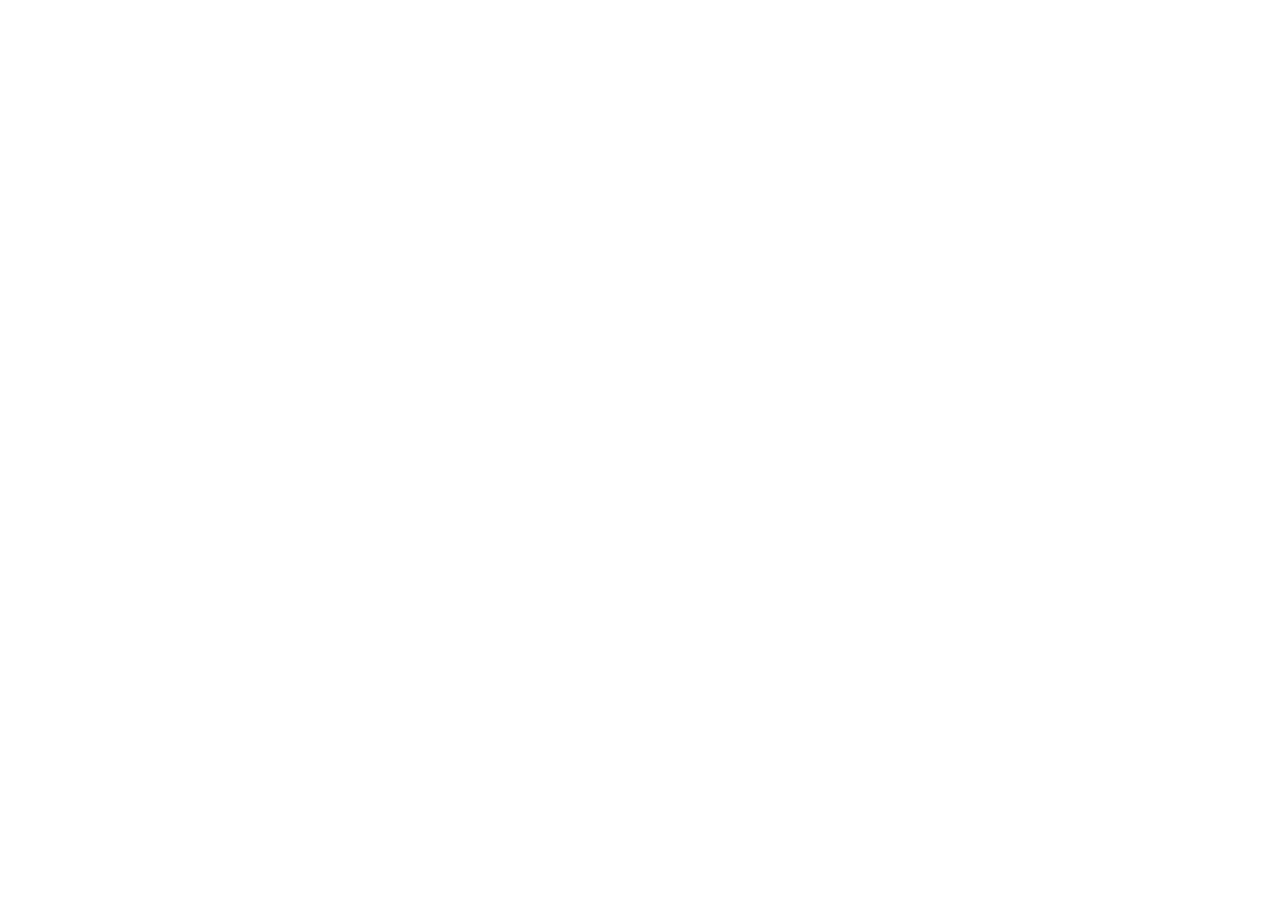
==== commit cf9724fb: "Reverted to commit 1552406954e74ce6062e8f97b962c05cad0b9ea4" ====
--- a/index.html
+++ b/index.html
@@ -1,453 +1,26 @@
 
 <!DOCTYPE html>
 <html lang="en">
-<head>
-    <meta charset="UTF-8">
-    <meta name="viewport" content="width=device-width, initial-scale=1.0">
+  <head>
+    <meta charset="UTF-8" />
+    <meta name="viewport" content="width=device-width, initial-scale=1.0" />
     <title>CLINZED - Sustainable Waste Management Solutions</title>
-    <meta name="description" content="CLINZED - Forward-thinking waste management company committed to providing innovative and sustainable solutions for cleaner environments.">
-    <link rel="stylesheet" href="styles.css">
+    <meta name="description" content="CLINZED - Forward-thinking waste management company committed to providing innovative and sustainable solutions for cleaner environments." />
+    <meta name="author" content="CLINZED" />
+
+    <meta property="og:title" content="CLINZED - Sustainable Waste Management Solutions" />
+    <meta property="og:description" content="Forward-thinking waste management company committed to providing innovative and sustainable solutions for cleaner environments." />
+    <meta property="og:type" content="website" />
+    <meta property="og:image" content="/lovable-uploads/3c9f1fb6-66ce-4516-bead-a5b709401088.png" />
+
+    <meta name="twitter:card" content="summary_large_image" />
+    <meta name="twitter:image" content="/lovable-uploads/3c9f1fb6-66ce-4516-bead-a5b709401088.png" />
+    
     <link rel="icon" href="/lovable-uploads/3c9f1fb6-66ce-4516-bead-a5b709401088.png" type="image/png">
-</head>
-<body>
-    <!-- Header -->
-    <header class="header">
-        <nav class="nav">
-            <div class="nav-container">
-                <div class="nav-brand">
-                    <img src="/lovable-uploads/3c9f1fb6-66ce-4516-bead-a5b709401088.png" alt="CLINZED Logo" class="logo">
-                    <span class="brand-text">CLINZED</span>
-                </div>
-                <div class="nav-menu" id="nav-menu">
-                    <a href="#home" class="nav-link">Home</a>
-                    <a href="#services" class="nav-link">Services</a>
-                    <a href="#pricing" class="nav-link">Pricing</a>
-                    <a href="#about" class="nav-link">About</a>
-                    <a href="#faq" class="nav-link">FAQ</a>
-                    <a href="#contact" class="nav-link">Contact</a>
-                </div>
-                <button class="nav-toggle" id="nav-toggle">
-                    <span></span>
-                    <span></span>
-                    <span></span>
-                </button>
-            </div>
-        </nav>
-    </header>
+  </head>
 
-    <!-- Hero Section -->
-    <section id="home" class="hero">
-        <div class="container">
-            <div class="hero-content">
-                <div class="hero-text">
-                    <h1 class="hero-title">
-                        Waste Management
-                        <span class="hero-title-accent">Solutions</span>
-                    </h1>
-                    <p class="hero-description">
-                        Leading the way in innovative and environmentally responsible waste management 
-                        services for a cleaner tomorrow in Lusaka, Zambia.
-                    </p>
-                    <button class="btn btn-primary" onclick="scrollToSection('pricing')">
-                        Get Started
-                        <span class="btn-icon">→</span>
-                    </button>
-                    
-                    <div class="features-grid">
-                        <div class="feature">
-                            <div class="feature-icon">♻️</div>
-                            <div class="feature-content">
-                                <h3>100% Sustainable</h3>
-                                <p>Eco-friendly practices</p>
-                            </div>
-                        </div>
-                        <div class="feature">
-                            <div class="feature-icon">🚛</div>
-                            <div class="feature-content">
-                                <h3>Reliable Service</h3>
-                                <p>On-time collection</p>
-                            </div>
-                        </div>
-                        <div class="feature">
-                            <div class="feature-icon">🌿</div>
-                            <div class="feature-content">
-                                <h3>Green Innovation</h3>
-                                <p>Latest technology</p>
-                            </div>
-                        </div>
-                    </div>
-                </div>
-                
-                <div class="hero-image">
-                    <div class="image-container">
-                        <img src="https://images.unsplash.com/photo-1518495973542-4542c06a5843?auto=format&fit=crop&w=800&q=80" 
-                             alt="Green forest representing environmental sustainability">
-                        <div class="image-badge">
-                            <div class="badge-number">100%</div>
-                            <div class="badge-text">Eco-Friendly</div>
-                        </div>
-                    </div>
-                </div>
-            </div>
-        </div>
-    </section>
-
-    <!-- Services Section -->
-    <section id="services" class="services">
-        <div class="container">
-            <h2 class="section-title">Our Services</h2>
-            <p class="section-subtitle">Comprehensive waste management solutions for every need</p>
-            
-            <div class="services-grid">
-                <div class="service-card">
-                    <div class="service-icon">🏠</div>
-                    <h3>Residential Collection</h3>
-                    <p>Reliable weekly pickup services for homes and apartments with flexible scheduling options.</p>
-                    <ul class="service-features">
-                        <li>Weekly pickup</li>
-                        <li>Flexible schedules</li>
-                        <li>Recycling included</li>
-                    </ul>
-                </div>
-                
-                <div class="service-card">
-                    <div class="service-icon">🏢</div>
-                    <h3>Commercial Waste</h3>
-                    <p>Comprehensive waste management solutions for businesses of all sizes with custom plans.</p>
-                    <ul class="service-features">
-                        <li>Custom pickup frequency</li>
-                        <li>Large container options</li>
-                        <li>Waste audits</li>
-                    </ul>
-                </div>
-                
-                <div class="service-card">
-                    <div class="service-icon">🏭</div>
-                    <h3>Industrial Solutions</h3>
-                    <p>Specialized handling of industrial waste with compliance and safety as top priorities.</p>
-                    <ul class="service-features">
-                        <li>Hazardous waste handling</li>
-                        <li>Compliance management</li>
-                        <li>Safety protocols</li>
-                    </ul>
-                </div>
-                
-                <div class="service-card">
-                    <div class="service-icon">♻️</div>
-                    <h3>Recycling Programs</h3>
-                    <p>Advanced recycling initiatives that maximize material recovery and minimize landfill waste.</p>
-                    <ul class="service-features">
-                        <li>Material sorting</li>
-                        <li>Processing facilities</li>
-                        <li>Environmental reporting</li>
-                    </ul>
-                </div>
-                
-                <div class="service-card">
-                    <div class="service-icon">🌱</div>
-                    <h3>Organic Waste</h3>
-                    <p>Composting and organic waste processing to create valuable soil amendments.</p>
-                    <ul class="service-features">
-                        <li>Composting services</li>
-                        <li>Organic processing</li>
-                        <li>Soil amendment creation</li>
-                    </ul>
-                </div>
-                
-                <div class="service-card">
-                    <div class="service-icon">🚨</div>
-                    <h3>Emergency Cleanup</h3>
-                    <p>24/7 emergency response for urgent waste removal and environmental cleanup needs.</p>
-                    <ul class="service-features">
-                        <li>24/7 availability</li>
-                        <li>Rapid response</li>
-                        <li>Environmental cleanup</li>
-                    </ul>
-                </div>
-            </div>
-        </div>
-    </section>
-
-    <!-- Pricing Section -->
-    <section id="pricing" class="pricing">
-        <div class="container">
-            <h2 class="section-title">Our Services & Pricing</h2>
-            <p class="section-subtitle">Choose the perfect plan for your waste management needs with transparent pricing and no hidden fees.</p>
-            
-            <div class="pricing-grid">
-                <div class="pricing-card">
-                    <h3>Individual Plan</h3>
-                    <div class="price">K90.00<span>/month</span></div>
-                    <p class="plan-description">Ideal for single individuals or smaller households.</p>
-                    <p class="plan-subtitle">Receive waste collection services tailored to your needs.</p>
-                    <ul class="features-list">
-                        <li>✓ Weekly waste collection</li>
-                        <li>✓ Basic recycling service</li>
-                        <li>✓ Customer support</li>
-                        <li>✓ Flexible scheduling</li>
-                    </ul>
-                    <button class="btn btn-outline" onclick="openWhatsApp()">Get Started</button>
-                </div>
-                
-                <div class="pricing-card featured">
-                    <div class="popular-badge">Recommended</div>
-                    <h3>Family Plan</h3>
-                    <div class="price">K190.00<span>/month</span></div>
-                    <p class="plan-description">Designed for larger households with more waste generation.</p>
-                    <p class="plan-subtitle">Enjoy a comprehensive waste management solution for your family.</p>
-                    <ul class="features-list">
-                        <li>✓ Bi-weekly waste collection</li>
-                        <li>✓ Full recycling service</li>
-                        <li>✓ Priority customer support</li>
-                        <li>✓ Large container options</li>
-                        <li>✓ Emergency pickup service</li>
-                    </ul>
-                    <button class="btn btn-primary" onclick="openWhatsApp()">Get Started</button>
-                </div>
-                
-                <div class="pricing-card">
-                    <h3>Business Plan</h3>
-                    <div class="price">K2939.00<span>/month</span></div>
-                    <p class="plan-description">For large teams</p>
-                    <p class="plan-subtitle">Tailored for businesses of all sizes. Ensure efficient waste management for your commercial space.</p>
-                    <ul class="features-list">
-                        <li>✓ Daily waste collection</li>
-                        <li>✓ Commercial recycling</li>
-                        <li>✓ Waste audits & reporting</li>
-                        <li>✓ Dedicated account manager</li>
-                        <li>✓ Custom pickup schedules</li>
-                        <li>✓ Compliance management</li>
-                    </ul>
-                    <button class="btn btn-outline" onclick="openWhatsApp()">Get Started</button>
-                </div>
-            </div>
-
-            <!-- Instant Service Card -->
-            <div class="instant-service">
-                <div class="pricing-card instant-card">
-                    <h3>Instant Cleaner & Gardener</h3>
-                    <div class="price">K50<span>/hour</span></div>
-                    <div class="instant-badge">INSTANT</div>
-                    <p class="plan-description">For an instant clean up once off payment</p>
-                    <button class="btn btn-primary" onclick="openWhatsApp()">Book Now</button>
-                </div>
-            </div>
-        </div>
-    </section>
-
-    <!-- About Section -->
-    <section id="about" class="about">
-        <div class="container">
-            <h2 class="section-title">About CLINZED</h2>
-            <p class="section-subtitle">Leading the future of sustainable waste management</p>
-            
-            <div class="about-content">
-                <div class="about-text">
-                    <p>
-                        CLINZED is a forward-thinking waste management company committed to providing 
-                        innovative and sustainable solutions. With a vision for cleaner environments 
-                        and healthier communities, we employ cutting-edge technologies and best practices 
-                        to offer reliable waste collection and disposal services.
-                    </p>
-                    <p>
-                        We strive to redefine waste management by combining efficiency, reliability, 
-                        and sustainability, setting a standard for excellence in the industry. 
-                        Choose CLINZED for a cleaner, brighter future where waste management meets innovation.
-                    </p>
-                </div>
-                <div class="stats-grid">
-                    <div class="stat">
-                        <div class="stat-number">500+</div>
-                        <div class="stat-label">Communities Served</div>
-                    </div>
-                    <div class="stat">
-                        <div class="stat-number">95%</div>
-                        <div class="stat-label">Recycling Rate</div>
-                    </div>
-                    <div class="stat">
-                        <div class="stat-number">24/7</div>
-                        <div class="stat-label">Support</div>
-                    </div>
-                </div>
-            </div>
-
-            <!-- Core Values -->
-            <div class="core-values">
-                <h3 class="values-title">Our Core Values</h3>
-                <div class="values-grid">
-                    <div class="value-item">
-                        <div class="value-icon">🎯</div>
-                        <h4>Environmental Responsibility</h4>
-                        <p>Committed to reducing environmental impact through sustainable practices and innovative solutions.</p>
-                    </div>
-                    <div class="value-item">
-                        <div class="value-icon">👥</div>
-                        <h4>Community Partnerships</h4>
-                        <p>Building strong relationships with local communities to create lasting positive change.</p>
-                    </div>
-                    <div class="value-item">
-                        <div class="value-icon">❤️</div>
-                        <h4>Health & Safety</h4>
-                        <p>Prioritizing the health and safety of our communities, employees, and the environment.</p>
-                    </div>
-                    <div class="value-item">
-                        <div class="value-icon">💡</div>
-                        <h4>Innovation</h4>
-                        <p>Continuously developing cutting-edge technologies to improve waste management efficiency.</p>
-                    </div>
-                </div>
-            </div>
-        </div>
-    </section>
-
-    <!-- FAQ Section -->
-    <section id="faq" class="faq">
-        <div class="container">
-            <h2 class="section-title">Frequently Asked Questions</h2>
-            <p class="section-subtitle">Get answers to common questions about our waste management services</p>
-            
-            <div class="faq-list">
-                <div class="faq-item">
-                    <button class="faq-question" onclick="toggleFAQ(this)">
-                        What areas do you serve?
-                        <span class="faq-icon">+</span>
-                    </button>
-                    <div class="faq-answer">
-                        <p>We currently provide waste management services throughout Lusaka, Zambia. Our professional team ensures reliable collection and disposal services across residential, commercial, and industrial areas in the city.</p>
-                    </div>
-                </div>
-                
-                <div class="faq-item">
-                    <button class="faq-question" onclick="toggleFAQ(this)">
-                        What's included in the Individual Plan?
-                        <span class="faq-icon">+</span>
-                    </button>
-                    <div class="faq-answer">
-                        <p>The Individual Plan at K90/month includes weekly waste collection, basic recycling service, customer support, and flexible scheduling. It's perfect for single individuals or smaller households with minimal waste generation.</p>
-                    </div>
-                </div>
-                
-                <div class="faq-item">
-                    <button class="faq-question" onclick="toggleFAQ(this)">
-                        How does the Family Plan differ from the Individual Plan?
-                        <span class="faq-icon">+</span>
-                    </button>
-                    <div class="faq-answer">
-                        <p>The Family Plan at K190/month offers bi-weekly waste collection, full recycling service, priority customer support, large container options, and emergency pickup service. It's designed for larger households with more waste generation needs.</p>
-                    </div>
-                </div>
-                
-                <div class="faq-item">
-                    <button class="faq-question" onclick="toggleFAQ(this)">
-                        Do you offer emergency or one-time cleanup services?
-                        <span class="faq-icon">+</span>
-                    </button>
-                    <div class="faq-answer">
-                        <p>Yes! We offer an Instant Cleaner & Gardener service at K50 per hour for one-time cleanup needs. We also provide 24/7 emergency cleanup services for urgent waste removal and environmental cleanup situations.</p>
-                    </div>
-                </div>
-                
-                <div class="faq-item">
-                    <button class="faq-question" onclick="toggleFAQ(this)">
-                        How do I sign up for services?
-                        <span class="faq-icon">+</span>
-                    </button>
-                    <div class="faq-answer">
-                        <p>You can easily sign up by contacting us through WhatsApp at +260773813759, calling our 24/7 support line, or emailing us at info@clinzed.com. We'll help you choose the right plan and schedule your service start date.</p>
-                    </div>
-                </div>
-                
-                <div class="faq-item">
-                    <button class="faq-question" onclick="toggleFAQ(this)">
-                        What are your business hours?
-                        <span class="faq-icon">+</span>
-                    </button>
-                    <div class="faq-answer">
-                        <p>Our business hours are Monday to Friday, 8AM to 6PM. However, we offer 24/7 emergency services and weekend services are available. Our support team is always ready to assist with urgent waste management needs.</p>
-                    </div>
-                </div>
-            </div>
-        </div>
-    </section>
-
-    <!-- Contact Section -->
-    <section id="contact" class="contact">
-        <div class="container">
-            <h2 class="section-title">Get In Touch</h2>
-            <p class="section-subtitle">Ready to start your sustainable waste management journey?</p>
-            
-            <div class="contact-content">
-                <div class="contact-info">
-                    <div class="contact-item">
-                        <h3>📧 Email</h3>
-                        <p>info@clinzed.com</p>
-                        <small>Quick response guaranteed</small>
-                    </div>
-                    <div class="contact-item">
-                        <h3>📞 Phone</h3>
-                        <p>+260773813759</p>
-                        <small>24/7 Support</small>
-                    </div>
-                    <div class="contact-item">
-                        <h3>📍 Service Areas</h3>
-                        <p>Lusaka, Zambia</p>
-                        <small>Professional waste management services</small>
-                    </div>
-                    <div class="contact-item">
-                        <h3>🕒 Business Hours</h3>
-                        <p>Mon-Fri: 8AM-6PM</p>
-                        <small>Weekend services available</small>
-                    </div>
-                </div>
-                
-                <form class="contact-form" onsubmit="handleSubmit(event)">
-                    <input type="text" name="name" placeholder="Your Name" required>
-                    <input type="email" name="email" placeholder="Your Email" required>
-                    <textarea name="message" placeholder="Your Message" rows="5" required></textarea>
-                    <button type="submit" class="btn btn-primary">Send Message</button>
-                </form>
-            </div>
-
-            <div class="contact-image">
-                <img src="https://images.unsplash.com/photo-1506744038136-46273834b3fb?auto=format&fit=crop&w=800&q=80"
-                     alt="Clean environment with water and trees">
-            </div>
-        </div>
-    </section>
-
-    <!-- Footer -->
-    <footer class="footer">
-        <div class="container">
-            <div class="footer-content">
-                <div class="footer-brand">
-                    <img src="/lovable-uploads/3c9f1fb6-66ce-4516-bead-a5b709401088.png" alt="CLINZED Logo" class="footer-logo">
-                    <span class="footer-brand-text">CLINZED</span>
-                </div>
-                <p class="footer-text">
-                    Committed to providing innovative and sustainable waste management solutions for a cleaner tomorrow.
-                </p>
-                
-                <div class="footer-contact">
-                    <div class="contact-info-footer">
-                        <p>📞 +260773813759</p>
-                        <p>📧 info@clinzed.com</p>
-                        <p>📍 Lusaka, Zambia</p>
-                        <p>📱 @clinzed_ltd</p>
-                    </div>
-                </div>
-
-                <div class="footer-social">
-                    <a href="https://www.facebook.com/share/18oHxHnmgU" class="social-link">📘 Facebook</a>
-                    <a href="https://instagram.com/clinzed_ltd" class="social-link">📷 Instagram</a>
-                    <a href="https://wa.me/260773813759" class="social-link">💬 WhatsApp</a>
-                </div>
-            </div>
-            <div class="footer-bottom">
-                <p>&copy; 2024 CLINZED. All rights reserved.</p>
-            </div>
-        </div>
-    </footer>
-
-    <script src="script.js"></script>
-</body>
+  <body>
+    <div id="root"></div>
+    <script type="module" src="/src/main.tsx"></script>
+  </body>
 </html>
